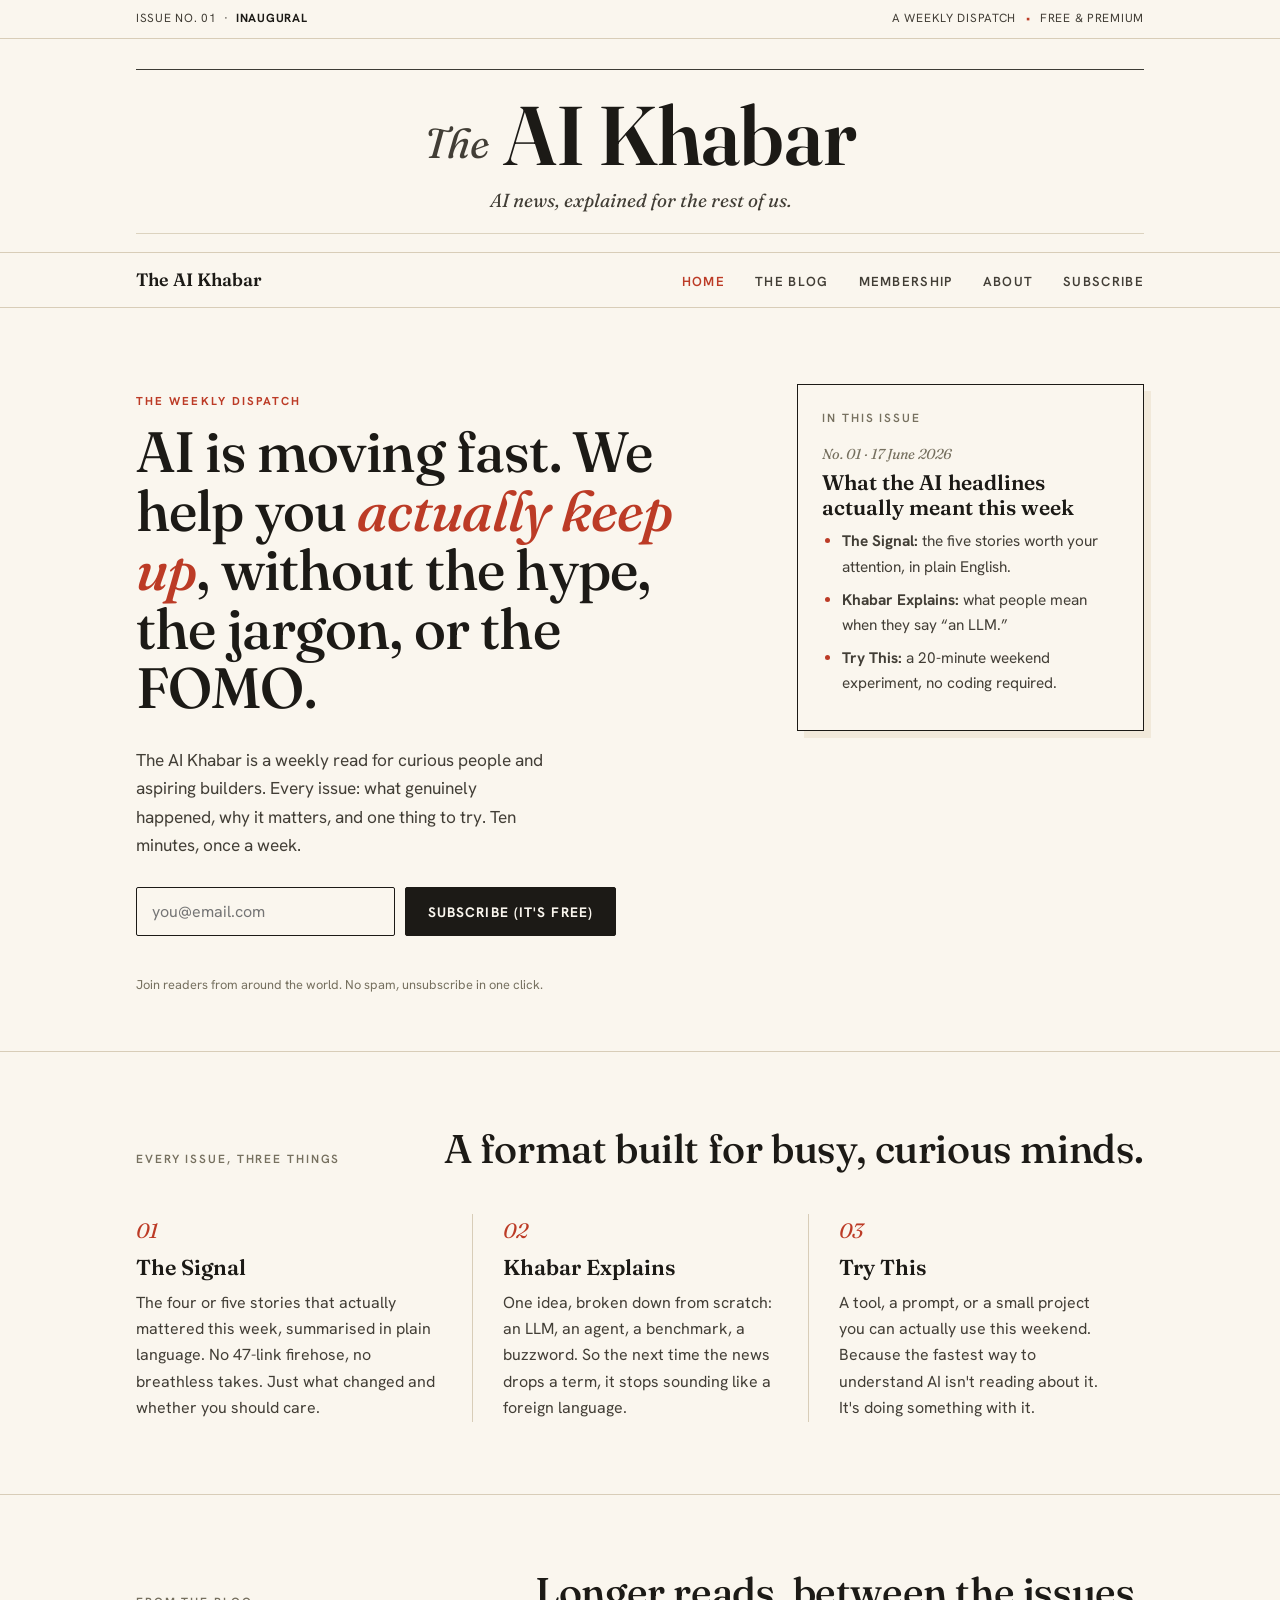
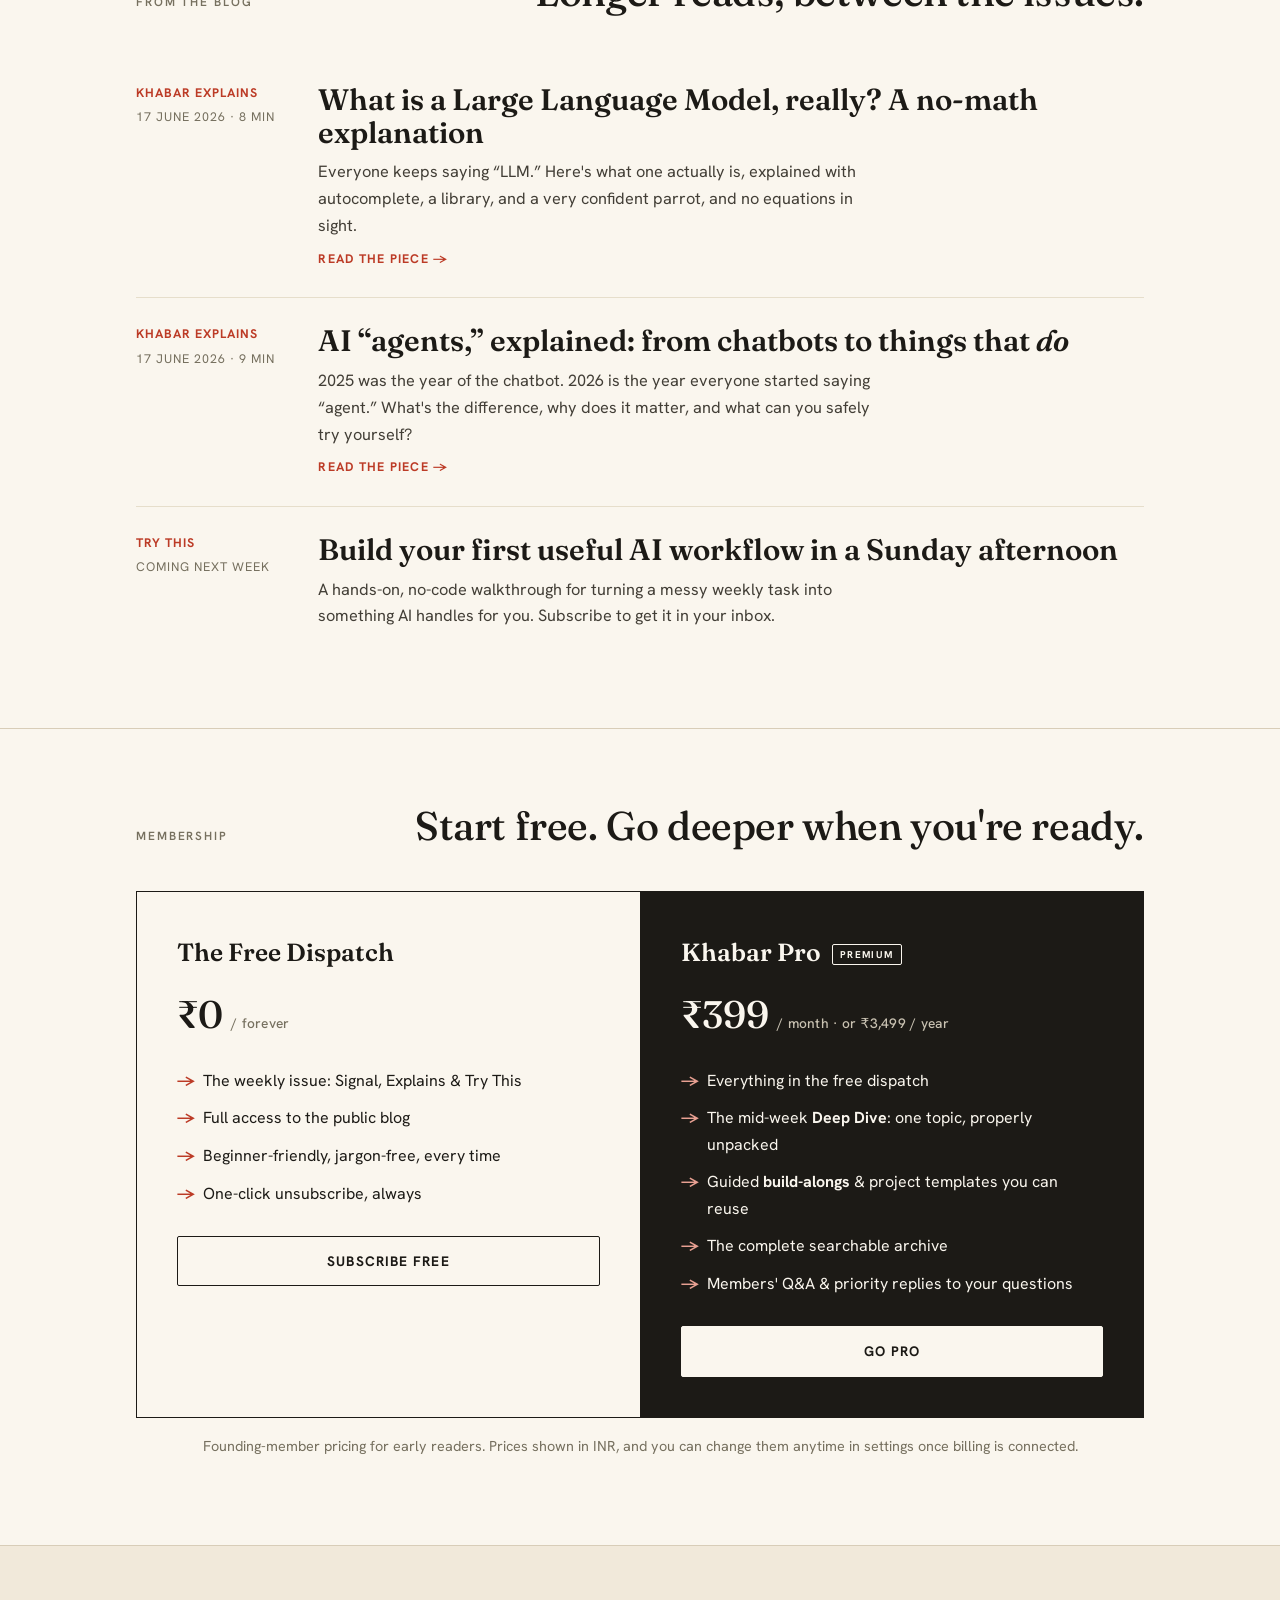
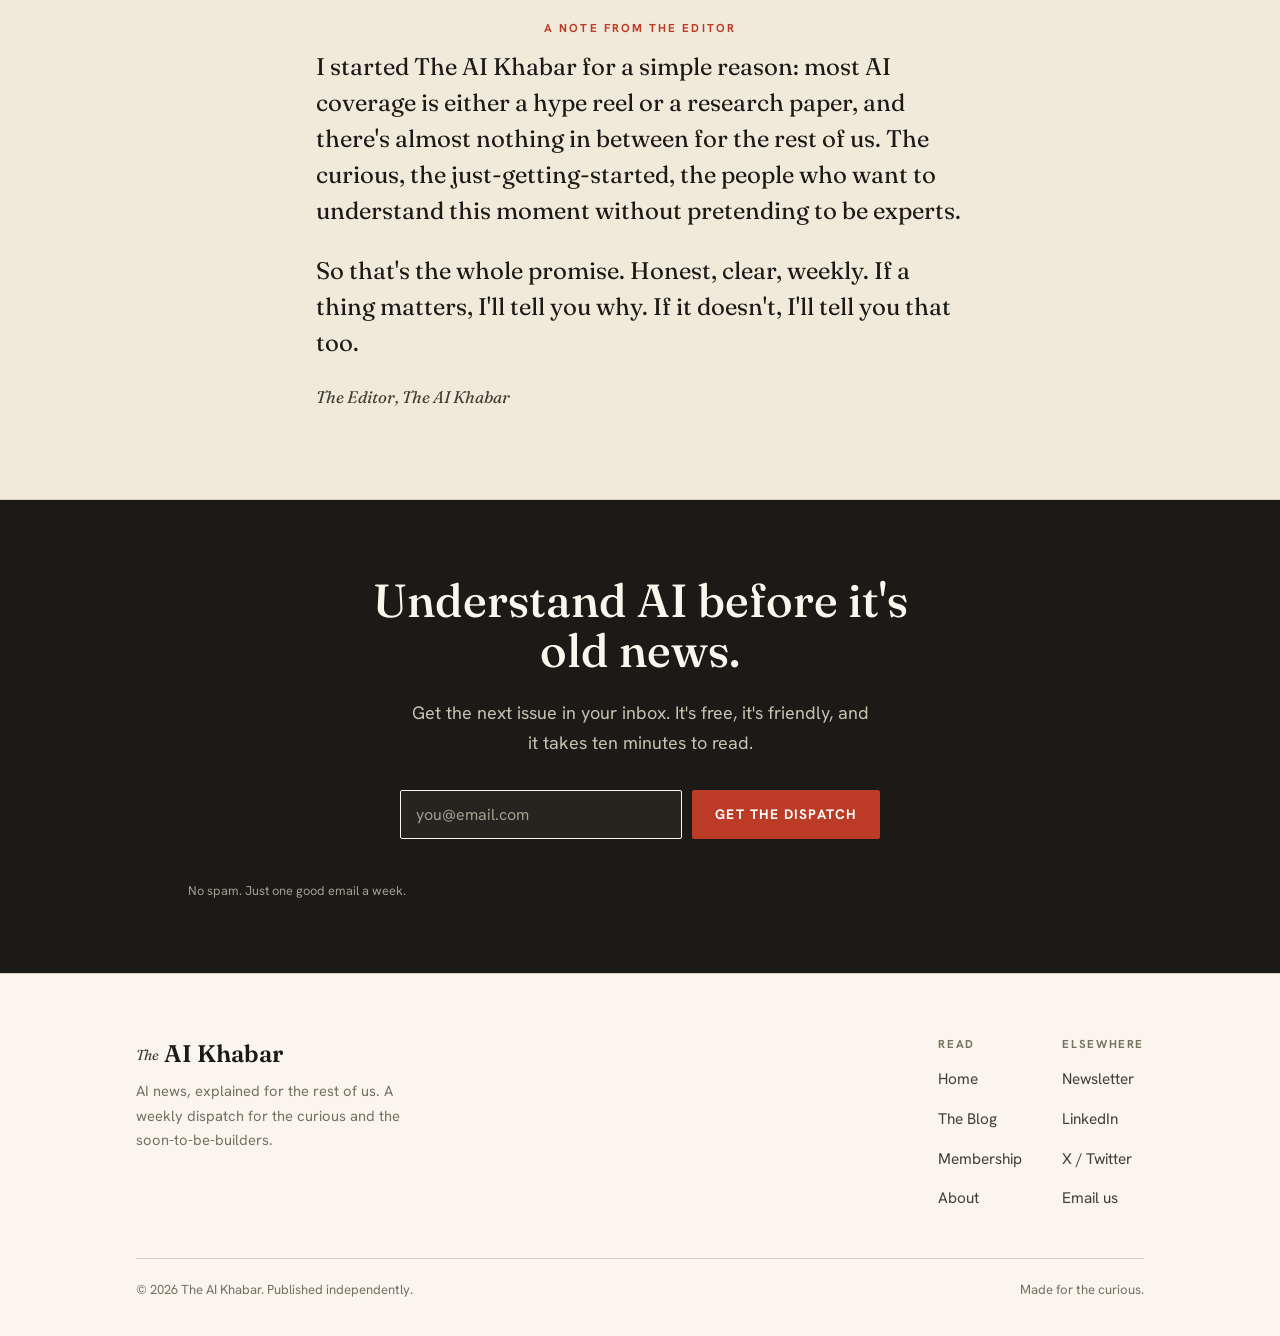
==== index.html @ bca69407 "Launch The AI Khabar — newsletter + blog site Editorial static site: home, blog, about, two sample e" ====
<!DOCTYPE html>
<html lang="en">
<head>
<meta charset="utf-8">
<meta name="viewport" content="width=device-width, initial-scale=1">
<title>The AI Khabar · AI news, explained for the rest of us</title>
<meta name="description" content="A weekly dispatch that makes sense of artificial intelligence for curious people and aspiring builders. The news that mattered, one concept explained, and something to try, all in ten minutes.">
<meta property="og:title" content="The AI Khabar">
<meta property="og:description" content="AI news, explained for the rest of us. A weekly dispatch with no hype, no jargon, no FOMO.">
<meta property="og:type" content="website">
<link rel="icon" href="assets/favicon.svg" type="image/svg+xml">
<link rel="preconnect" href="https://fonts.googleapis.com">
<link rel="preconnect" href="https://fonts.gstatic.com" crossorigin>
<link href="https://fonts.googleapis.com/css2?family=Fraunces:ital,opsz,wght@0,9..144,400;0,9..144,500;0,9..144,600;1,9..144,400;1,9..144,500&family=Hanken+Grotesk:wght@400;500;600;700&display=swap" rel="stylesheet">
<link rel="stylesheet" href="assets/style.css">
</head>
<body>
<a class="skip" href="#main">Skip to content</a>

<!-- TOP BAR -->
<div class="topbar">
  <div class="wrap">
    <span>Issue No. 01 &nbsp;·&nbsp; <b>Inaugural</b></span>
    <span>A weekly dispatch <span class="dot">•</span> Free &amp; Premium</span>
  </div>
</div>

<!-- MASTHEAD -->
<header class="masthead">
  <div class="wrap">
    <div class="rule"></div>
    <h1 class="nameplate"><a href="index.html"><span class="the">The</span> AI&nbsp;Khabar</a></h1>
    <p class="tagline">AI news, explained for the rest of us.</p>
    <div class="rule thin"></div>
  </div>
</header>

<!-- NAV -->
<nav class="nav" aria-label="Primary">
  <div class="wrap">
    <a class="nav-brand" href="index.html">The&nbsp;AI&nbsp;Khabar</a>
    <button class="nav-toggle" aria-expanded="false" aria-controls="nav-links">Menu</button>
    <ul class="nav-links" id="nav-links">
      <li><a href="index.html" class="active">Home</a></li>
      <li><a href="blog.html">The Blog</a></li>
      <li><a href="index.html#membership">Membership</a></li>
      <li><a href="about.html">About</a></li>
      <li><a href="index.html#subscribe">Subscribe</a></li>
    </ul>
  </div>
</nav>

<main id="main">

  <!-- LEDE -->
  <section class="lede">
    <div class="wrap lede-grid">
      <div>
        <span class="eyebrow">The Weekly Dispatch</span>
        <h1>AI is moving fast. We help you <em>actually keep up</em>, without the hype, the jargon, or the FOMO.</h1>
        <p class="standfirst">The AI Khabar is a weekly read for curious people and aspiring builders. Every issue: what genuinely happened, why it matters, and one thing to try. Ten minutes, once a week.</p>
        <div class="subscribe" id="subscribe">
          <form data-signup novalidate>
            <input type="email" name="email" placeholder="you@email.com" aria-label="Email address" required>
            <button type="submit" class="btn">Subscribe (it's free)</button>
          </form>
          <p class="form-note" role="status" aria-live="polite"></p>
          <p class="fineprint">Join readers from around the world. No spam, unsubscribe in one click.</p>
        </div>
      </div>

      <aside class="clipping" aria-label="In this week's issue">
        <span class="kicker">In this issue</span>
        <span class="issue-no">No. 01 · 17 June 2026</span>
        <h3>What the AI headlines actually meant this week</h3>
        <ul>
          <li><b>The Signal:</b> the five stories worth your attention, in plain English.</li>
          <li><b>Khabar Explains:</b> what people mean when they say &ldquo;an LLM.&rdquo;</li>
          <li><b>Try This:</b> a 20-minute weekend experiment, no coding required.</li>
        </ul>
      </aside>
    </div>
  </section>

  <!-- WHAT YOU GET -->
  <section class="section">
    <div class="wrap">
      <div class="section-head">
        <span class="kicker">Every issue, three things</span>
        <h2>A format built for busy, curious minds.</h2>
      </div>
      <div class="columns">
        <div class="col">
          <span class="num">01</span>
          <h3>The Signal</h3>
          <p>The four or five stories that actually mattered this week, summarised in plain language. No 47-link firehose, no breathless takes. Just what changed and whether you should care.</p>
        </div>
        <div class="col">
          <span class="num">02</span>
          <h3>Khabar Explains</h3>
          <p>One idea, broken down from scratch: an LLM, an agent, a benchmark, a buzzword. So the next time the news drops a term, it stops sounding like a foreign language.</p>
        </div>
        <div class="col">
          <span class="num">03</span>
          <h3>Try This</h3>
          <p>A tool, a prompt, or a small project you can actually use this weekend. Because the fastest way to understand AI isn't reading about it. It's doing something with it.</p>
        </div>
      </div>
    </div>
  </section>

  <!-- LATEST FROM THE BLOG -->
  <section class="section">
    <div class="wrap">
      <div class="section-head">
        <span class="kicker">From the blog</span>
        <h2>Longer reads, between the issues.</h2>
      </div>

      <article class="dispatch">
        <div class="meta"><span class="tag">Khabar Explains</span>17 June 2026 · 8 min</div>
        <div>
          <h3><a href="posts/what-is-an-llm.html">What is a Large Language Model, really? A no-math explanation</a></h3>
          <p>Everyone keeps saying &ldquo;LLM.&rdquo; Here's what one actually is, explained with autocomplete, a library, and a very confident parrot, and no equations in sight.</p>
          <a class="readmore" href="posts/what-is-an-llm.html">Read the piece →</a>
        </div>
      </article>

      <article class="dispatch">
        <div class="meta"><span class="tag">Khabar Explains</span>17 June 2026 · 9 min</div>
        <div>
          <h3><a href="posts/ai-agents-explained.html">AI &ldquo;agents,&rdquo; explained: from chatbots to things that <em>do</em></a></h3>
          <p>2025 was the year of the chatbot. 2026 is the year everyone started saying &ldquo;agent.&rdquo; What's the difference, why does it matter, and what can you safely try yourself?</p>
          <a class="readmore" href="posts/ai-agents-explained.html">Read the piece →</a>
        </div>
      </article>

      <article class="dispatch">
        <div class="meta"><span class="tag">Try This</span>Coming next week</div>
        <div>
          <h3>Build your first useful AI workflow in a Sunday afternoon</h3>
          <p>A hands-on, no-code walkthrough for turning a messy weekly task into something AI handles for you. Subscribe to get it in your inbox.</p>
        </div>
      </article>
    </div>
  </section>

  <!-- MEMBERSHIP / TIERS -->
  <section class="section" id="membership">
    <div class="wrap">
      <div class="section-head">
        <span class="kicker">Membership</span>
        <h2>Start free. Go deeper when you're ready.</h2>
      </div>
      <div class="tiers">
        <div class="tier free">
          <div class="tier-name">The Free Dispatch</div>
          <div class="price">₹0 <small>/ forever</small></div>
          <ul>
            <li>The weekly issue: Signal, Explains &amp; Try This</li>
            <li>Full access to the public blog</li>
            <li>Beginner-friendly, jargon-free, every time</li>
            <li>One-click unsubscribe, always</li>
          </ul>
          <a href="#subscribe" class="btn ghost">Subscribe free</a>
        </div>
        <div class="tier premium">
          <div class="tier-name">Khabar&nbsp;Pro <span class="badge">Premium</span></div>
          <div class="price">₹399 <small>/ month · or ₹3,499 / year</small></div>
          <ul>
            <li>Everything in the free dispatch</li>
            <li>The mid-week <b>Deep Dive</b>: one topic, properly unpacked</li>
            <li>Guided <b>build-alongs</b> &amp; project templates you can reuse</li>
            <li>The complete searchable archive</li>
            <li>Members' Q&amp;A &amp; priority replies to your questions</li>
          </ul>
          <a href="#subscribe" class="btn">Go Pro</a>
        </div>
      </div>
      <p class="tiers-foot">Founding-member pricing for early readers. Prices shown in INR, and you can change them anytime in settings once billing is connected.</p>
    </div>
  </section>

  <!-- EDITOR'S NOTE -->
  <section class="section note">
    <div class="wrap">
      <span class="eyebrow">A note from the editor</span>
      <p>I started The AI Khabar for a simple reason: most AI coverage is either a hype reel or a research paper, and there's almost nothing in between for the rest of us. The curious, the just-getting-started, the people who want to understand this moment without pretending to be experts.</p>
      <p>So that's the whole promise. Honest, clear, weekly. If a thing matters, I'll tell you why. If it doesn't, I'll tell you that too.</p>
      <p class="sign">The Editor, The AI Khabar</p>
    </div>
  </section>

  <!-- CTA -->
  <section class="section cta" id="get-it">
    <div class="wrap">
      <h2>Understand AI before it's old news.</h2>
      <p>Get the next issue in your inbox. It's free, it's friendly, and it takes ten minutes to read.</p>
      <div class="subscribe">
        <form data-signup novalidate>
          <input type="email" name="email" placeholder="you@email.com" aria-label="Email address" required>
          <button type="submit" class="btn">Get the dispatch</button>
        </form>
        <p class="form-note" role="status" aria-live="polite"></p>
        <p class="fineprint">No spam. Just one good email a week.</p>
      </div>
    </div>
  </section>

</main>

<!-- FOOTER -->
<footer class="foot">
  <div class="wrap">
    <div class="foot-grid">
      <div>
        <div class="fname"><span class="the">The</span> AI&nbsp;Khabar</div>
        <p>AI news, explained for the rest of us. A weekly dispatch for the curious and the soon-to-be-builders.</p>
      </div>
      <nav aria-label="Footer">
        <ul>
          <li class="h">Read</li>
          <li><a href="index.html">Home</a></li>
          <li><a href="blog.html">The Blog</a></li>
          <li><a href="index.html#membership">Membership</a></li>
          <li><a href="about.html">About</a></li>
        </ul>
        <ul>
          <li class="h">Elsewhere</li>
          <li><a href="#" rel="me">Newsletter</a></li>
          <li><a href="#">LinkedIn</a></li>
          <li><a href="#">X / Twitter</a></li>
          <li><a href="mailto:hello@theaikhabar.com">Email us</a></li>
        </ul>
      </nav>
    </div>
    <div class="bottom">
      <span>© <span data-year>2026</span> The AI Khabar. Published independently.</span>
      <span>Made for the curious.</span>
    </div>
  </div>
</footer>

<script src="assets/main.js"></script>
</body>
</html>
---- assets/style.css ----
/* =================================================================
   The AI Khabar : editorial stylesheet
   Hand-built. Palette: warm paper, ink, a single vermilion accent.
   Type: Fraunces (display serif) + Hanken Grotesk (text).
   ================================================================= */

:root{
  --paper:    #FAF6EE;
  --paper-2:  #F1E9DA;
  --paper-3:  #EDE3D1;
  --ink:      #1C1A16;
  --ink-soft: #423E36;
  --muted:    #76705F;
  --line:     #D8CDB8;
  --line-soft:#E6DECB;
  --accent:   #BC3B26;   /* vermilion / print red */
  --accent-d: #8F2A18;

  --serif: "Fraunces", Georgia, "Times New Roman", serif;
  --sans:  "Hanken Grotesk", system-ui, -apple-system, "Segoe UI", sans-serif;

  --wrap: 1120px;
  --gutter: clamp(20px, 5vw, 56px);
}

*{ box-sizing: border-box; }
html{ -webkit-text-size-adjust: 100%; scroll-behavior: smooth; }
body{
  margin:0;
  background:var(--paper);
  color:var(--ink);
  font-family:var(--sans);
  font-size:18px;
  line-height:1.65;
  font-feature-settings:"kern" 1, "liga" 1;
  -webkit-font-smoothing:antialiased;
  text-rendering:optimizeLegibility;
}
img{ max-width:100%; display:block; }
a{ color:var(--ink); text-decoration-thickness:1px; text-underline-offset:3px; }
a:hover{ color:var(--accent); }

.wrap{ width:100%; max-width:var(--wrap); margin-inline:auto; padding-inline:var(--gutter); }
.skip{ position:absolute; left:-9999px; }
.skip:focus{ left:16px; top:12px; background:var(--ink); color:var(--paper); padding:8px 14px; z-index:50; }

/* ---- tiny labels / small caps ---- */
.eyebrow{
  font-family:var(--sans);
  font-size:.72rem; font-weight:700;
  letter-spacing:.18em; text-transform:uppercase;
  color:var(--accent);
}
.kicker{
  font-size:.74rem; letter-spacing:.16em; text-transform:uppercase;
  color:var(--muted); font-weight:600;
}

/* =======================  TOP BAR  ======================= */
.topbar{
  border-bottom:1px solid var(--line);
  background:var(--paper);
  font-size:.74rem; letter-spacing:.06em;
  color:var(--ink-soft);
}
.topbar .wrap{ display:flex; justify-content:space-between; align-items:center; gap:16px; height:38px; text-transform:uppercase; }
.topbar b{ color:var(--ink); }
.topbar .dot{ color:var(--accent); padding:0 .5em; }

/* =======================  MASTHEAD  ======================= */
.masthead{ text-align:center; padding:30px 0 18px; position:relative; }
.masthead .rule{ height:1px; background:var(--ink); opacity:.85; }
.masthead .rule.thin{ height:1px; background:var(--line); }
.nameplate{
  font-family:var(--serif);
  font-weight:600;
  font-optical-sizing:auto;
  font-size:clamp(2.6rem, 8vw, 5.2rem);
  line-height:.92;
  letter-spacing:-.01em;
  margin:.32em 0 .14em;
}
.nameplate a{ color:var(--ink); text-decoration:none; }
.nameplate .the{ font-style:italic; font-weight:400; font-size:.5em; vertical-align:.18em; letter-spacing:0; color:var(--ink-soft); }
.masthead .tagline{
  font-family:var(--serif); font-style:italic;
  font-size:clamp(.98rem, 2.2vw, 1.18rem);
  color:var(--ink-soft); margin:.1em 0 .9em;
}

/* =======================  NAV  ======================= */
.nav{ border-top:1px solid var(--line); border-bottom:1px solid var(--line); background:var(--paper); position:sticky; top:0; z-index:40; }
.nav .wrap{ display:flex; align-items:center; justify-content:space-between; height:54px; }
.nav-brand{ font-family:var(--serif); font-weight:600; font-size:1.12rem; text-decoration:none; opacity:0; pointer-events:none; transition:opacity .25s; }
.nav.compact .nav-brand{ opacity:1; pointer-events:auto; }
.nav-links{ display:flex; gap:30px; list-style:none; margin:0; padding:0; }
.nav-links a{
  text-decoration:none; font-size:.82rem; font-weight:600;
  letter-spacing:.1em; text-transform:uppercase; color:var(--ink-soft);
}
.nav-links a:hover, .nav-links a.active{ color:var(--accent); }
.nav-toggle{ display:none; background:none; border:1px solid var(--line); border-radius:2px; padding:7px 10px; cursor:pointer; font-size:.8rem; letter-spacing:.08em; text-transform:uppercase; }

/* =======================  HERO / LEDE  ======================= */
.lede{ padding:clamp(40px,7vw,76px) 0 clamp(34px,5vw,56px); border-bottom:1px solid var(--line); }
.lede-grid{ display:grid; grid-template-columns:1.55fr .9fr; gap:clamp(28px,5vw,64px); align-items:start; }
.lede h1{
  font-family:var(--serif); font-weight:500; font-optical-sizing:auto;
  font-size:clamp(2.1rem, 5.2vw, 3.55rem);
  line-height:1.04; letter-spacing:-.015em; margin:.15em 0 .5em;
}
.lede h1 em{ color:var(--accent); font-style:italic; }
.lede p.standfirst{ font-size:1.08rem; color:var(--ink-soft); max-width:42ch; margin:0 0 1.6em; }

/* clipping card : looks like a newspaper cut-out */
.clipping{
  border:1px solid var(--ink);
  background:var(--paper);
  padding:24px 24px 26px;
  box-shadow:7px 7px 0 var(--paper-2);
}
.clipping .kicker{ display:block; margin-bottom:10px; }
.clipping h3{ font-family:var(--serif); font-weight:600; font-size:1.32rem; line-height:1.15; margin:.1em 0 .5em; }
.clipping ul{ margin:.4em 0 0; padding-left:1.1em; }
.clipping li{ font-size:.96rem; color:var(--ink-soft); margin-bottom:.5em; }
.clipping li::marker{ color:var(--accent); }
.clipping .issue-no{ font-family:var(--serif); font-style:italic; color:var(--muted); font-size:.9rem; }

/* =======================  SUBSCRIBE FORM  ======================= */
.subscribe{ margin-top:6px; }
.subscribe form{ display:flex; gap:10px; flex-wrap:wrap; max-width:480px; }
.subscribe input[type=email]{
  flex:1 1 230px; min-width:0;
  font-family:var(--sans); font-size:1rem;
  padding:13px 15px; border:1px solid var(--ink);
  background:var(--paper); border-radius:2px; color:var(--ink);
}
.subscribe input[type=email]:focus{ outline:2px solid var(--accent); outline-offset:1px; }
.btn{
  font-family:var(--sans); font-weight:700; font-size:.86rem;
  letter-spacing:.08em; text-transform:uppercase;
  padding:13px 22px; border:1px solid var(--ink);
  background:var(--ink); color:var(--paper);
  border-radius:2px; cursor:pointer; transition:background .15s, color .15s;
  text-decoration:none; display:inline-block; white-space:nowrap;
}
.btn:hover{ background:var(--accent); border-color:var(--accent); color:#fff; }
.btn.ghost{ background:transparent; color:var(--ink); }
.btn.ghost:hover{ background:var(--ink); color:var(--paper); }
.subscribe .fineprint{ font-size:.8rem; color:var(--muted); margin:.85em 0 0; }
.form-note{ font-size:.92rem; margin:.8em 0 0; min-height:1em; }
.form-note.ok{ color:var(--accent-d); font-weight:600; }
.form-note.err{ color:#9a1b1b; font-weight:600; }

/* =======================  SECTION HEADERS  ======================= */
.section{ padding:clamp(44px,6vw,72px) 0; border-bottom:1px solid var(--line); }
.section-head{ display:flex; align-items:baseline; justify-content:space-between; gap:20px; margin-bottom:clamp(24px,4vw,40px); }
.section-head h2{
  font-family:var(--serif); font-weight:500;
  font-size:clamp(1.7rem,4vw,2.5rem); line-height:1.05;
  letter-spacing:-.01em; margin:.1em 0;
}
.section-head .kicker{ flex-shrink:0; }

/* =======================  THREE COLUMNS (what you get)  ======================= */
.columns{ display:grid; grid-template-columns:repeat(3,1fr); gap:0; }
.col{ padding:0 30px; border-left:1px solid var(--line); }
.col:first-child{ padding-left:0; border-left:none; }
.col .num{ font-family:var(--serif); font-style:italic; font-size:1.3rem; color:var(--accent); }
.col h3{ font-family:var(--serif); font-weight:600; font-size:1.35rem; line-height:1.12; margin:.35em 0 .45em; }
.col p{ font-size:1rem; color:var(--ink-soft); margin:0; }

/* =======================  DISPATCH / ARTICLE INDEX  ======================= */
.dispatch{ display:grid; grid-template-columns:9rem 1fr; gap:clamp(16px,3vw,40px); padding:26px 0; border-top:1px solid var(--line-soft); }
.dispatch:first-of-type{ border-top:none; }
.dispatch .meta{ font-size:.78rem; letter-spacing:.08em; text-transform:uppercase; color:var(--muted); }
.dispatch .meta .tag{ color:var(--accent); display:block; margin-bottom:.3em; font-weight:700; }
.dispatch h3{ font-family:var(--serif); font-weight:600; font-size:clamp(1.4rem,3vw,1.85rem); line-height:1.12; margin:0 0 .35em; }
.dispatch h3 a{ text-decoration:none; }
.dispatch h3 a:hover{ text-decoration:underline; text-decoration-color:var(--accent); }
.dispatch p{ margin:0; color:var(--ink-soft); font-size:1.02rem; max-width:64ch; }
.dispatch .readmore{ display:inline-block; margin-top:.7em; font-size:.78rem; letter-spacing:.1em; text-transform:uppercase; font-weight:700; color:var(--accent); text-decoration:none; }
.dispatch .readmore:hover{ text-decoration:underline; }

/* =======================  MEMBERSHIP / TIERS  ======================= */
.tiers{ display:grid; grid-template-columns:1fr 1fr; gap:0; border:1px solid var(--ink); }
.tier{ padding:clamp(26px,4vw,40px); }
.tier + .tier{ border-left:1px solid var(--ink); }
.tier.premium{ background:var(--ink); color:var(--paper); }
.tier.premium .muted, .tier.premium .price small{ color:#c9c2b2; }
.tier .tier-name{ font-family:var(--serif); font-weight:600; font-size:1.55rem; }
.tier .tier-name .badge{ font-family:var(--sans); font-size:.62rem; letter-spacing:.14em; text-transform:uppercase; font-weight:700; border:1px solid currentColor; border-radius:2px; padding:3px 7px; vertical-align:middle; margin-left:.6em; }
.tier .price{ font-family:var(--serif); font-size:2.4rem; font-weight:500; margin:.25em 0 .1em; }
.tier .price small{ font-family:var(--sans); font-size:.86rem; font-weight:500; color:var(--muted); letter-spacing:.02em; }
.tier ul{ list-style:none; margin:1.2em 0 1.6em; padding:0; }
.tier li{ position:relative; padding-left:1.6em; margin-bottom:.7em; font-size:1rem; }
.tier li::before{ content:"→"; position:absolute; left:0; color:var(--accent); font-weight:700; }
.tier.premium li::before{ color:#E8A092; }
.tier .btn{ width:100%; text-align:center; }
.tier.premium .btn{ background:var(--paper); color:var(--ink); border-color:var(--paper); }
.tier.premium .btn:hover{ background:var(--accent); border-color:var(--accent); color:#fff; }
.tiers-foot{ text-align:center; color:var(--muted); font-size:.9rem; margin-top:1.2em; }

/* =======================  EDITOR'S NOTE  ======================= */
.note{ background:var(--paper-2); }
.note .wrap{ max-width:760px; }
.note .eyebrow{ display:block; text-align:center; margin-bottom:1em; }
.note p{ font-family:var(--serif); font-size:clamp(1.18rem,2.6vw,1.5rem); line-height:1.5; color:var(--ink); margin:0 0 1em; }
.note .sign{ font-family:var(--serif); font-style:italic; color:var(--ink-soft); font-size:1.05rem; }

/* =======================  CTA BAND  ======================= */
.cta{ background:var(--ink); color:var(--paper); text-align:center; }
.cta h2{ font-family:var(--serif); font-weight:500; font-size:clamp(1.8rem,4.5vw,2.9rem); line-height:1.06; margin:.1em auto .5em; max-width:18ch; }
.cta p{ color:#c9c2b2; max-width:46ch; margin:0 auto 1.8em; }
.cta .subscribe form{ margin-inline:auto; justify-content:center; }
.cta .subscribe input[type=email]{ border-color:var(--paper); background:#26241f; color:var(--paper); }
.cta .subscribe input[type=email]::placeholder{ color:#a39d8e; }
.cta .btn{ background:var(--accent); border-color:var(--accent); color:#fff; }
.cta .btn:hover{ background:#fff; color:var(--ink); border-color:#fff; }
.cta .fineprint{ color:#a39d8e; }

/* =======================  FOOTER  ======================= */
.foot{ background:var(--paper); padding:clamp(40px,5vw,60px) 0 36px; }
.foot-grid{ display:flex; justify-content:space-between; gap:30px; flex-wrap:wrap; align-items:flex-start; }
.foot .fname{ font-family:var(--serif); font-weight:600; font-size:1.5rem; }
.foot .fname .the{ font-style:italic; font-weight:400; font-size:.6em; vertical-align:.15em; color:var(--ink-soft); }
.foot p{ color:var(--muted); font-size:.92rem; max-width:34ch; margin:.4em 0 0; }
.foot nav{ display:flex; gap:40px; flex-wrap:wrap; }
.foot nav ul{ list-style:none; margin:0; padding:0; }
.foot nav .h{ font-size:.72rem; letter-spacing:.14em; text-transform:uppercase; color:var(--muted); font-weight:700; margin-bottom:.9em; }
.foot nav li{ margin-bottom:.55em; }
.foot nav a{ text-decoration:none; font-size:.96rem; color:var(--ink-soft); }
.foot nav a:hover{ color:var(--accent); }
.foot .bottom{ border-top:1px solid var(--line); margin-top:36px; padding-top:20px; display:flex; justify-content:space-between; gap:16px; flex-wrap:wrap; color:var(--muted); font-size:.82rem; }

/* =======================  ARTICLE PAGE  ======================= */
.article{ padding:clamp(34px,5vw,60px) 0 clamp(40px,6vw,80px); }
.article .wrap{ max-width:720px; }
.article .a-meta{ font-size:.78rem; letter-spacing:.1em; text-transform:uppercase; color:var(--muted); margin-bottom:1.1em; }
.article .a-meta .tag{ color:var(--accent); font-weight:700; }
.article h1{ font-family:var(--serif); font-weight:600; font-size:clamp(2rem,5vw,3rem); line-height:1.06; letter-spacing:-.015em; margin:.1em 0 .35em; }
.article .standfirst{ font-family:var(--serif); font-style:italic; font-size:1.25rem; color:var(--ink-soft); line-height:1.45; margin:0 0 1.4em; }
.article .a-divider{ height:1px; background:var(--line); margin:1.6em 0; }
.article .body{ font-size:1.12rem; line-height:1.75; }
.article .body > p:first-of-type::first-letter{
  font-family:var(--serif); font-weight:600; float:left;
  font-size:3.4em; line-height:.8; padding:.06em .12em 0 0; color:var(--accent);
}
.article .body h2{ font-family:var(--serif); font-weight:600; font-size:1.6rem; line-height:1.15; margin:1.8em 0 .5em; }
.article .body h3{ font-family:var(--serif); font-weight:600; font-size:1.25rem; margin:1.4em 0 .4em; }
.article .body p{ margin:0 0 1.1em; }
.article .body a{ color:var(--accent); }
.article .body ul, .article .body ol{ margin:0 0 1.2em; padding-left:1.3em; }
.article .body li{ margin-bottom:.5em; }
.article .body li::marker{ color:var(--accent); }
.article .body blockquote{
  margin:1.5em 0; padding:.4em 0 .4em 1.3em; border-left:3px solid var(--accent);
  font-family:var(--serif); font-style:italic; font-size:1.3rem; color:var(--ink-soft);
}
.article .body code{ font-family:"SFMono-Regular",Consolas,monospace; font-size:.9em; background:var(--paper-2); padding:.12em .4em; border-radius:3px; }
.callout{ background:var(--paper-2); border-left:3px solid var(--ink); padding:18px 22px; margin:1.6em 0; }
.callout .h{ font-size:.74rem; letter-spacing:.14em; text-transform:uppercase; color:var(--accent); font-weight:700; margin-bottom:.5em; }
.callout p{ margin:0; font-size:1rem; }
.backlink{ display:inline-block; margin-bottom:1.4em; font-size:.8rem; letter-spacing:.08em; text-transform:uppercase; font-weight:600; color:var(--muted); text-decoration:none; }
.backlink:hover{ color:var(--accent); }
.endmark{ color:var(--accent); font-family:var(--serif); }

/* page intro (about / blog) */
.page-intro{ padding:clamp(40px,6vw,72px) 0; border-bottom:1px solid var(--line); }
.page-intro .wrap{ max-width:760px; }
.page-intro h1{ font-family:var(--serif); font-weight:600; font-size:clamp(2.2rem,6vw,3.4rem); line-height:1.03; letter-spacing:-.015em; margin:.15em 0 .35em; }
.page-intro p{ font-size:1.15rem; color:var(--ink-soft); max-width:54ch; }
.prose{ max-width:720px; }
.prose h2{ font-family:var(--serif); font-weight:600; font-size:1.6rem; margin:1.6em 0 .4em; }
.prose p{ margin:0 0 1.1em; color:var(--ink-soft); }
.prose a{ color:var(--accent); }

/* =======================  RESPONSIVE  ======================= */
@media (max-width: 860px){
  .lede-grid{ grid-template-columns:1fr; }
  .clipping{ box-shadow:5px 5px 0 var(--paper-2); }
  .columns{ grid-template-columns:1fr; }
  .col{ padding:24px 0; border-left:none; border-top:1px solid var(--line); }
  .col:first-child{ padding-top:0; border-top:none; }
  .tiers{ grid-template-columns:1fr; }
  .tier + .tier{ border-left:none; border-top:1px solid var(--ink); }
}
@media (max-width: 680px){
  body{ font-size:17px; }
  .nav-links{ position:absolute; top:54px; left:0; right:0; background:var(--paper); border-bottom:1px solid var(--line); flex-direction:column; gap:0; padding:8px var(--gutter) 16px; display:none; }
  .nav-links.open{ display:flex; }
  .nav-links li{ border-top:1px solid var(--line-soft); }
  .nav-links a{ display:block; padding:14px 0; }
  .nav-toggle{ display:inline-block; }
  .nav-brand{ opacity:1; pointer-events:auto; }
  .dispatch{ grid-template-columns:1fr; gap:6px; }
  .section-head{ flex-direction:column; gap:6px; }
  .foot-grid{ flex-direction:column; }
}
@media (prefers-reduced-motion: reduce){ *{ scroll-behavior:auto; transition:none !important; } }
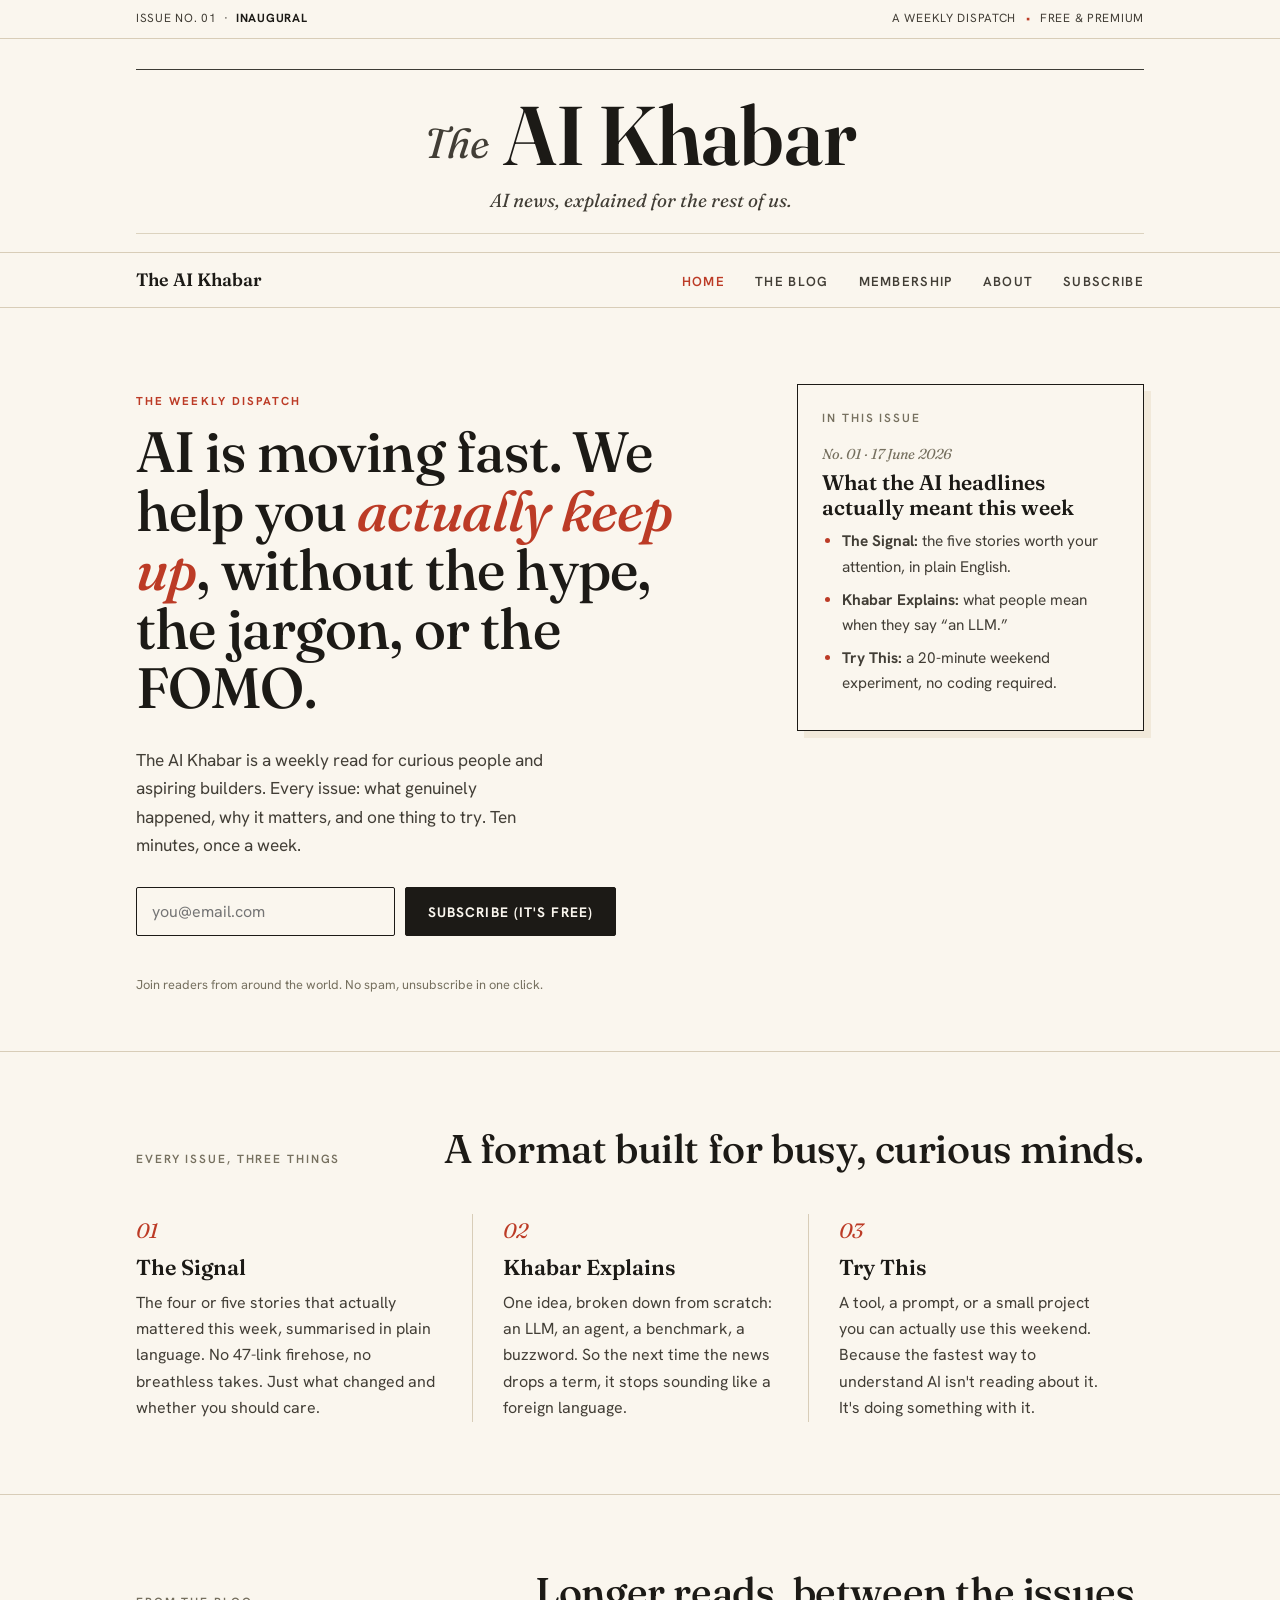
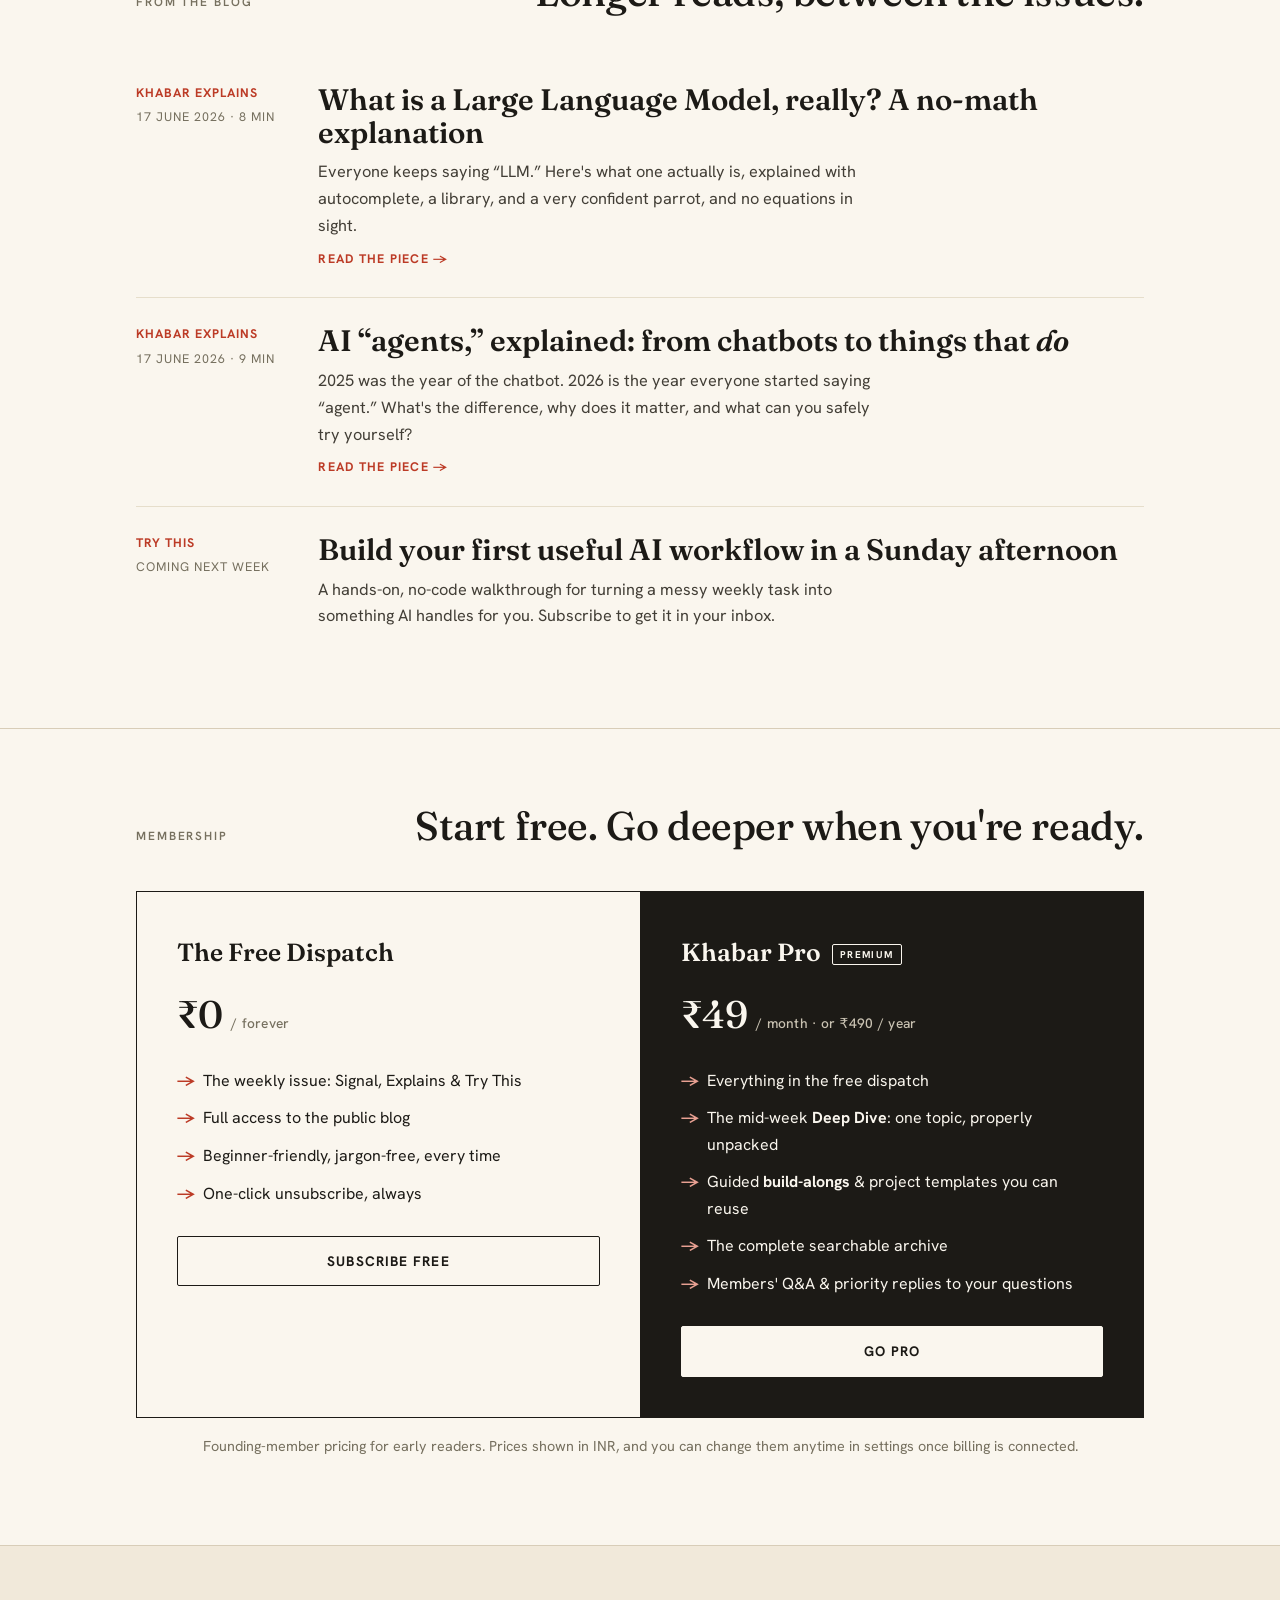
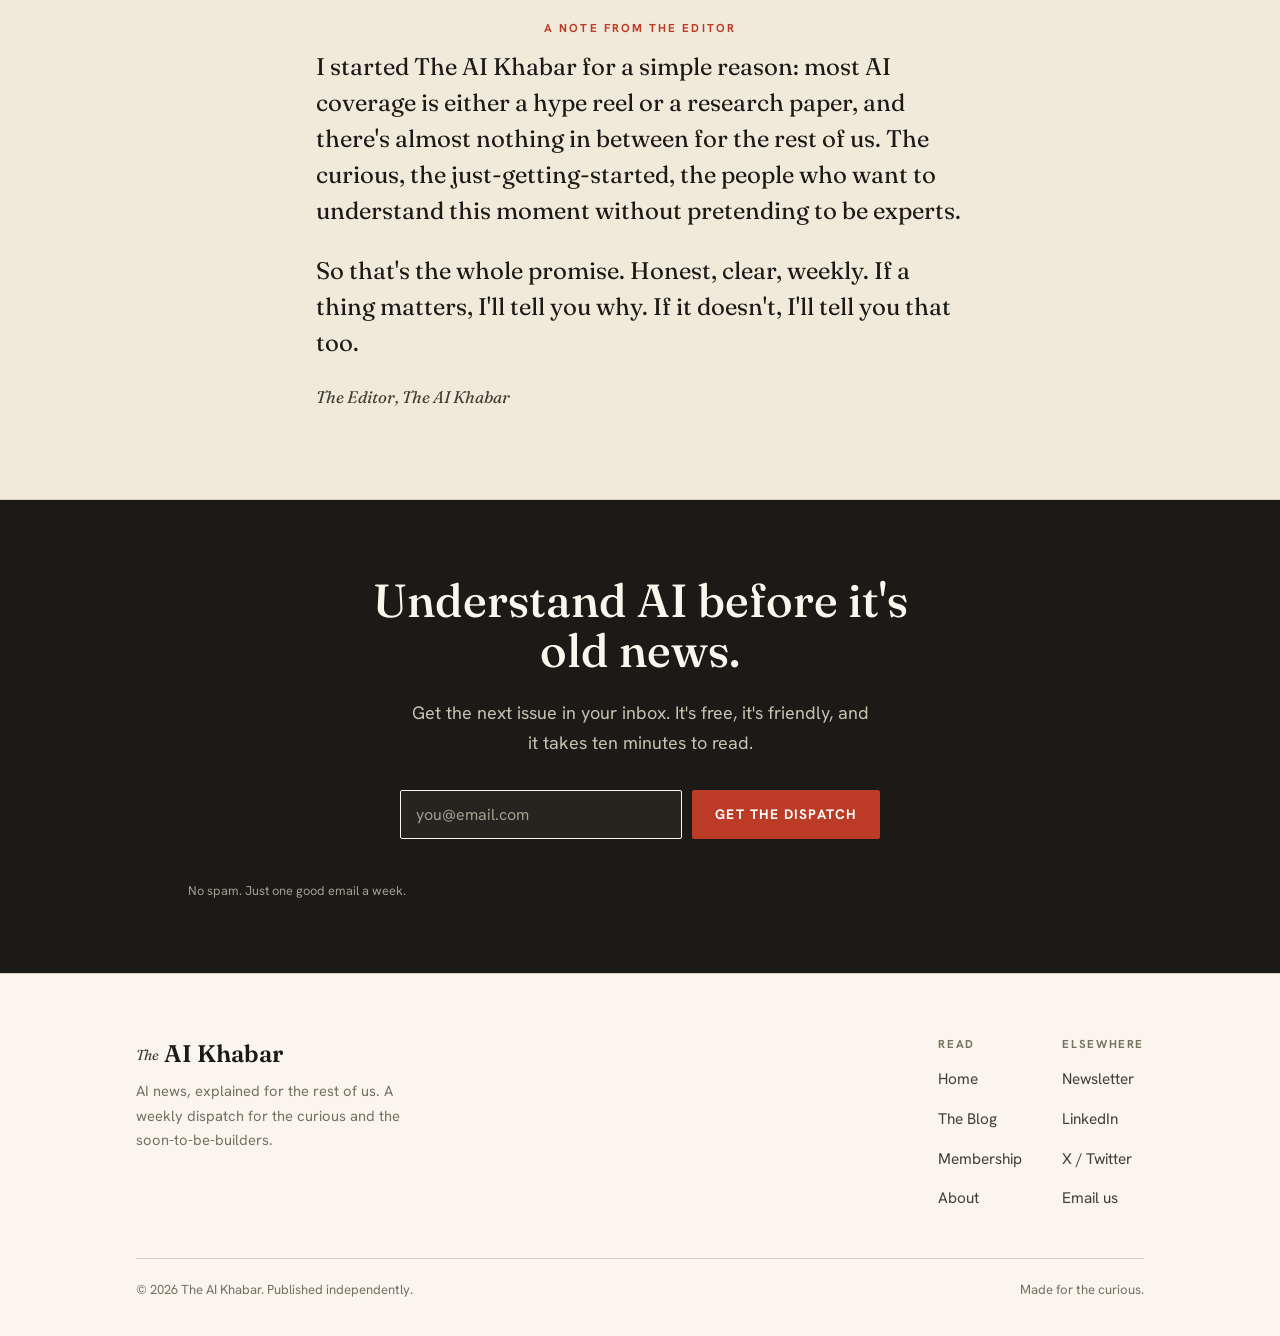
==== commit ecca1fae: "Set Khabar Pro price to Rs.49/month" ====
--- a/index.html
+++ b/index.html
@@ -166,7 +166,7 @@
         </div>
         <div class="tier premium">
           <div class="tier-name">Khabar&nbsp;Pro <span class="badge">Premium</span></div>
-          <div class="price">₹399 <small>/ month · or ₹3,499 / year</small></div>
+          <div class="price">₹49 <small>/ month · or ₹490 / year</small></div>
           <ul>
             <li>Everything in the free dispatch</li>
             <li>The mid-week <b>Deep Dive</b>: one topic, properly unpacked</li>
